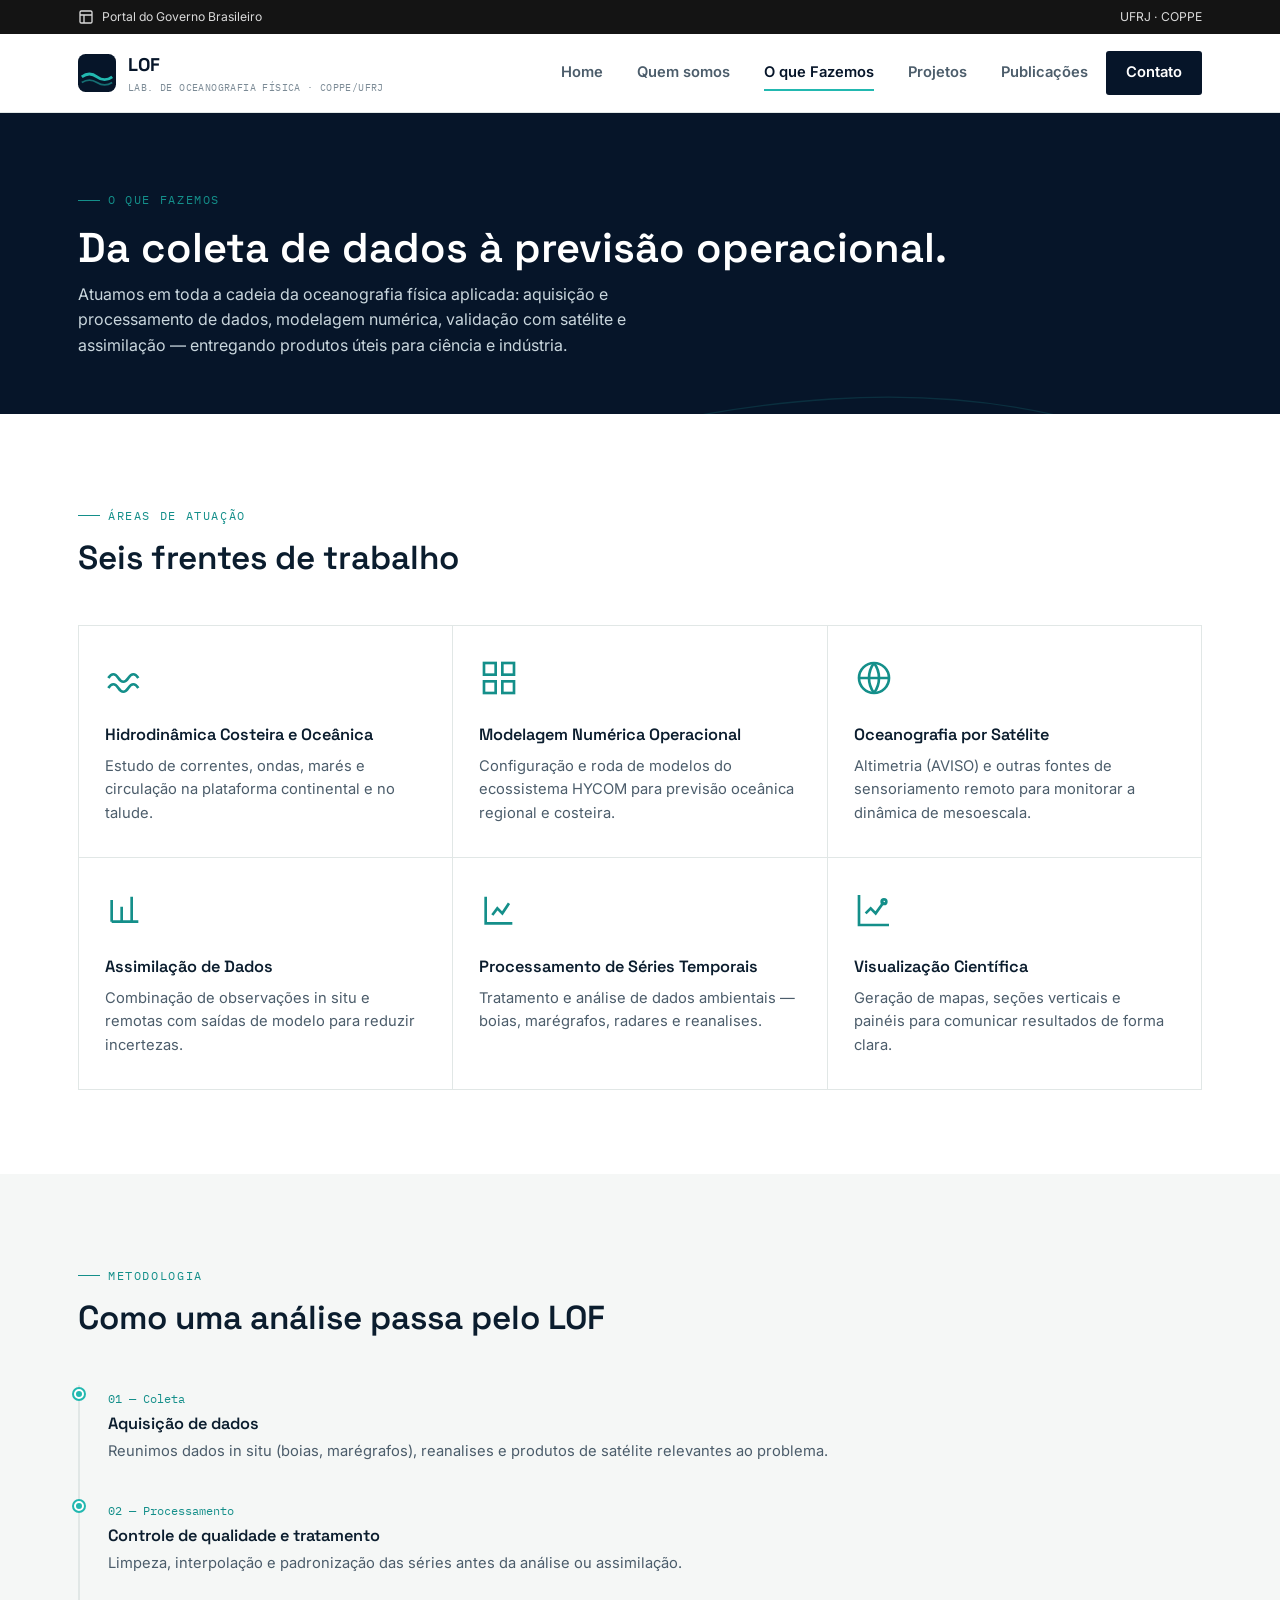
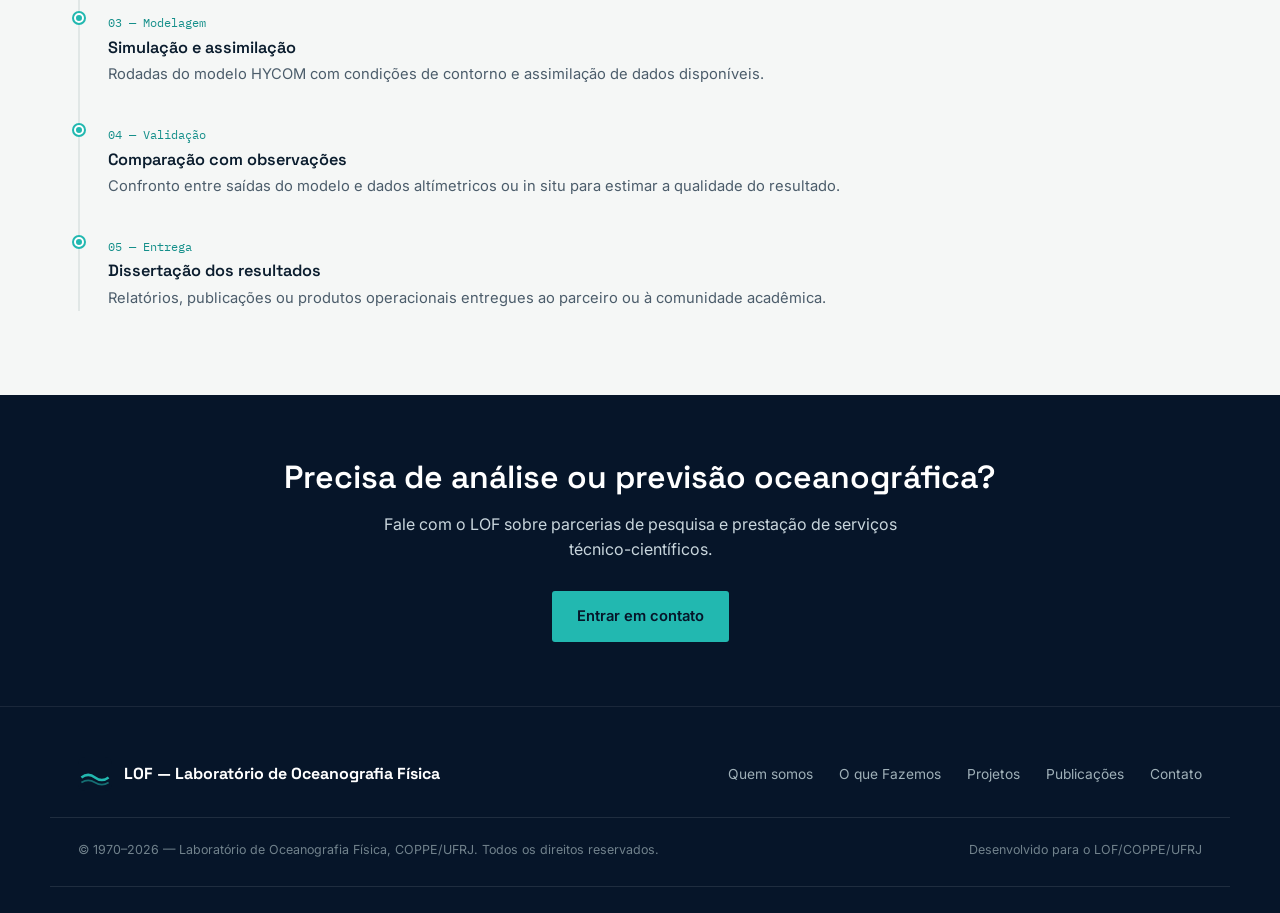
==== o-que-fazemos.html @ 7132e327 "Initial commit of main website files" ====
<!DOCTYPE html>
<html lang="pt-BR">
<head>
  <meta charset="UTF-8" />
  <meta name="viewport" content="width=device-width, initial-scale=1.0" />
  <link rel="icon" href="data:image/svg+xml,%3Csvg xmlns='http://www.w3.org/2000/svg' viewBox='0 0 100 100'%3E%3Crect width='100' height='100' rx='16' fill='%23061529'/%3E%3Cpath d='M10 60 Q30 45 50 60 T90 60' stroke='%2322b8b0' stroke-width='7' fill='none'/%3E%3Cpath d='M10 75 Q30 62 50 75 T90 75' stroke='%2322b8b0' stroke-width='5' fill='none' opacity='.6'/%3E%3C/svg%3E" />
  <link rel="preconnect" href="https://fonts.googleapis.com">
  <link rel="preconnect" href="https://fonts.gstatic.com" crossorigin>
  <link href="https://fonts.googleapis.com/css2?family=Space+Grotesk:wght@500;600;700&family=Inter:wght@400;500;600&family=IBM+Plex+Mono:wght@400;500&display=swap" rel="stylesheet">
  <link rel="stylesheet" href="styles.css" />
  <title>O que Fazemos | LOF &mdash; COPPE/UFRJ</title>
  <meta name="description" content="&Aacute;reas de atua&ccedil;&atilde;o do LOF: hidrodin&acirc;mica costeira, modelagem HYCOM, altimetria por sat&eacute;lite, assimila&ccedil;&atilde;o de dados e mais." />
</head>
<body>
  <div class="gov-bar">
    <div class="container">
      <a href="https://www.gov.br/pt-br" target="_blank" rel="noopener">
        <svg viewBox="0 0 24 24" fill="none" stroke="currentColor" stroke-width="2"><rect x="3" y="3" width="18" height="18" rx="2"/><path d="M3 9h18M9 21V9"/></svg>
        Portal do Governo Brasileiro
      </a>
      <span>UFRJ &middot; COPPE</span>
    </div>
  </div>
  <header class="navbar">
    <div class="container">
      <a href="index.html" class="brand">
        <svg class="mark" viewBox="0 0 40 40" fill="none" xmlns="http://www.w3.org/2000/svg">
        <rect width="40" height="40" rx="8" fill="#061529"/>
        <path d="M4 24 Q12 18 20 24 T36 24" stroke="#22b8b0" stroke-width="3" fill="none"/>
        <path d="M4 30 Q12 25 20 30 T36 30" stroke="#22b8b0" stroke-width="2" fill="none" opacity=".55"/>
      </svg>
        <span>LOF<small>Lab. de Oceanografia Física &middot; COPPE/UFRJ</small></span>
      </a>
      <nav class="nav-links" id="nav-links">
        <a href="index.html">Home</a>
        <a href="quem-somos.html">Quem somos</a>
        <a href="o-que-fazemos.html" class="active">O que Fazemos</a>
        <a href="projetos.html">Projetos</a>
        <a href="publicacoes.html">Publicações</a>
        <a href="#" class="nav-cta" data-open-contact>Contato</a>
      </nav>
      <button class="menu-toggle" id="menu-toggle" aria-label="Abrir menu" aria-expanded="false">
        <span></span><span></span><span></span>
      </button>
    </div>
  </header>
  <section class="page-hero">
    <svg class="contours" viewBox="0 0 800 400" preserveAspectRatio="none" xmlns="http://www.w3.org/2000/svg">
        <path d="M-20 340 C 120 300, 220 380, 340 330 S 560 260, 700 320 S 860 300, 900 330" stroke="#22b8b0" stroke-width="1.4" fill="none"/>
        <path d="M-20 300 C 100 260, 240 330, 360 290 S 580 220, 700 280 S 860 260, 900 290" stroke="#22b8b0" stroke-width="1.2" fill="none"/>
        <path d="M-20 260 C 110 220, 230 280, 350 250 S 590 190, 700 240 S 860 220, 900 250" stroke="#22b8b0" stroke-width="1" fill="none"/>
        <path d="M-20 220 C 120 180, 220 240, 340 210 S 580 160, 700 200 S 860 190, 900 210" stroke="#22b8b0" stroke-width=".8" fill="none"/>
      </svg>
    <div class="container">
      <span class="eyebrow">O que fazemos</span>
      <h1>Da coleta de dados &agrave; previs&atilde;o operacional.</h1>
      <p>Atuamos em toda a cadeia da oceanografia f&iacute;sica aplicada: aquisi&ccedil;&atilde;o e processamento de dados, modelagem num&eacute;rica, valida&ccedil;&atilde;o com sat&eacute;lite e assimila&ccedil;&atilde;o &mdash; entregando produtos &uacute;teis para ci&ecirc;ncia e ind&uacute;stria.</p>
    </div>
  </section>

  <section>
    <div class="container">
      <div class="section-head">
        <span class="eyebrow">&Aacute;reas de atua&ccedil;&atilde;o</span>
        <h2>Seis frentes de trabalho</h2>
      </div>
      <div class="grid grid-3">
        <div class="card">
          <svg class="icon" viewBox="0 0 24 24" fill="none" stroke="currentColor" stroke-width="1.6"><path d="M2 12c2-3 4-3 6 0s4 3 6 0 4-3 6 0"/><path d="M2 18c2-3 4-3 6 0s4 3 6 0 4-3 6 0"/></svg>
          <h3>Hidrodin&acirc;mica Costeira e Oce&acirc;nica</h3>
          <p>Estudo de correntes, ondas, mar&eacute;s e circula&ccedil;&atilde;o na plataforma continental e no talude.</p>
        </div>
        <div class="card">
          <svg class="icon" viewBox="0 0 24 24" fill="none" stroke="currentColor" stroke-width="1.6"><rect x="3" y="3" width="7" height="7"/><rect x="14" y="3" width="7" height="7"/><rect x="3" y="14" width="7" height="7"/><rect x="14" y="14" width="7" height="7"/></svg>
          <h3>Modelagem Num&eacute;rica Operacional</h3>
          <p>Configura&ccedil;&atilde;o e roda de modelos do ecossistema HYCOM para previs&atilde;o oce&acirc;nica regional e costeira.</p>
        </div>
        <div class="card">
          <svg class="icon" viewBox="0 0 24 24" fill="none" stroke="currentColor" stroke-width="1.6"><circle cx="12" cy="12" r="9"/><path d="M3 12h18M12 3a15 15 0 0 1 0 18M12 3a15 15 0 0 0 0 18"/></svg>
          <h3>Oceanografia por Sat&eacute;lite</h3>
          <p>Altimetria (AVISO) e outras fontes de sensoriamento remoto para monitorar a din&acirc;mica de mesoescala.</p>
        </div>
        <div class="card">
          <svg class="icon" viewBox="0 0 24 24" fill="none" stroke="currentColor" stroke-width="1.6"><path d="M4 19V6M10 19V10M16 19V4M4 19h16"/></svg>
          <h3>Assimila&ccedil;&atilde;o de Dados</h3>
          <p>Combina&ccedil;&atilde;o de observa&ccedil;&otilde;es in situ e remotas com sa&iacute;das de modelo para reduzir incertezas.</p>
        </div>
        <div class="card">
          <svg class="icon" viewBox="0 0 24 24" fill="none" stroke="currentColor" stroke-width="1.6"><path d="M4 4v16h16"/><path d="M8 15l3-4 3 3 4-6"/></svg>
          <h3>Processamento de S&eacute;ries Temporais</h3>
          <p>Tratamento e an&aacute;lise de dados ambientais &mdash; boias, mar&eacute;grafos, radares e reanalises.</p>
        </div>
        <div class="card">
          <svg class="icon" viewBox="0 0 24 24" fill="none" stroke="currentColor" stroke-width="1.6"><path d="M3 3v18h18"/><path d="M7 14l3-3 3 3 5-7"/><circle cx="18" cy="7" r="1.4"/></svg>
          <h3>Visualiza&ccedil;&atilde;o Cient&iacute;fica</h3>
          <p>Gera&ccedil;&atilde;o de mapas, se&ccedil;&otilde;es verticais e pain&eacute;is para comunicar resultados de forma clara.</p>
        </div>
      </div>
    </div>
  </section>

  <section class="section-alt">
    <div class="container">
      <div class="section-head">
        <span class="eyebrow">Metodologia</span>
        <h2>Como uma an&aacute;lise passa pelo LOF</h2>
      </div>
      <div class="timeline">
        <div class="timeline-item">
          <span class="yr">01 &mdash; Coleta</span>
          <h4>Aquisi&ccedil;&atilde;o de dados</h4>
          <p>Reunimos dados in situ (boias, mar&eacute;grafos), reanalises e produtos de sat&eacute;lite relevantes ao problema.</p>
        </div>
        <div class="timeline-item">
          <span class="yr">02 &mdash; Processamento</span>
          <h4>Controle de qualidade e tratamento</h4>
          <p>Limpeza, interpola&ccedil;&atilde;o e padroniza&ccedil;&atilde;o das s&eacute;ries antes da an&aacute;lise ou assimila&ccedil;&atilde;o.</p>
        </div>
        <div class="timeline-item">
          <span class="yr">03 &mdash; Modelagem</span>
          <h4>Simula&ccedil;&atilde;o e assimila&ccedil;&atilde;o</h4>
          <p>Rodadas do modelo HYCOM com condi&ccedil;&otilde;es de contorno e assimila&ccedil;&atilde;o de dados dispon&iacute;veis.</p>
        </div>
        <div class="timeline-item">
          <span class="yr">04 &mdash; Valida&ccedil;&atilde;o</span>
          <h4>Compara&ccedil;&atilde;o com observa&ccedil;&otilde;es</h4>
          <p>Confronto entre sa&iacute;das do modelo e dados alt&iacute;metricos ou in situ para estimar a qualidade do resultado.</p>
        </div>
        <div class="timeline-item">
          <span class="yr">05 &mdash; Entrega</span>
          <h4>Disserta&ccedil;&atilde;o dos resultados</h4>
          <p>Relat&oacute;rios, publica&ccedil;&otilde;es ou produtos operacionais entregues ao parceiro ou &agrave; comunidade acad&ecirc;mica.</p>
        </div>
      </div>
    </div>
  </section>

  <section class="cta-band">
    <div class="container">
      <h2>Precisa de an&aacute;lise ou previs&atilde;o oceanogr&aacute;fica?</h2>
      <p>Fale com o LOF sobre parcerias de pesquisa e presta&ccedil;&atilde;o de servi&ccedil;os t&eacute;cnico-cient&iacute;ficos.</p>
      <div class="btn-row">
        <a href="#" class="btn btn-primary" data-open-contact>Entrar em contato</a>
      </div>
    </div>
  </section>
  <footer class="footer">
    <div class="container">
      <a href="index.html" class="flogo">
        <svg class="mark" viewBox="0 0 40 40" fill="none" xmlns="http://www.w3.org/2000/svg">
        <rect width="40" height="40" rx="8" fill="#061529"/>
        <path d="M4 24 Q12 18 20 24 T36 24" stroke="#22b8b0" stroke-width="3" fill="none"/>
        <path d="M4 30 Q12 25 20 30 T36 30" stroke="#22b8b0" stroke-width="2" fill="none" opacity=".55"/>
      </svg>
        LOF &mdash; Laboratório de Oceanografia Física
      </a>
      <nav class="footer-links">
        <a href="quem-somos.html">Quem somos</a>
        <a href="o-que-fazemos.html">O que Fazemos</a>
        <a href="projetos.html">Projetos</a>
        <a href="publicacoes.html">Publicações</a>
        <a href="#" data-open-contact>Contato</a>
      </nav>
    </div>
    <div class="container footer-bottom">
      <span>&copy; 1970&ndash;<span data-year>2026</span> &mdash; Laboratório de Oceanografia Física, COPPE/UFRJ. Todos os direitos reservados.</span>
      <span>Desenvolvido para o LOF/COPPE/UFRJ</span>
    </div>
  </footer>
  <div class="drawer-backdrop" id="drawer-backdrop"></div>
  <aside class="drawer" id="contact-drawer" role="dialog" aria-modal="true" aria-labelledby="drawer-title">
    <div class="drawer-scroll">
      <div class="drawer-header">
        <h2 id="drawer-title">Fale Conosco</h2>
        <button type="button" class="drawer-close" id="drawer-close" aria-label="Fechar contato"><svg viewBox="0 0 24 24" fill="none" stroke="currentColor" stroke-width="1.8"><path d="M6 6l12 12M18 6L6 18"/></svg></button>
      </div>

      <div class="drawer-body">
        <div class="contact-line"><svg viewBox="0 0 24 24" fill="none" stroke="currentColor" stroke-width="1.8"><path d="M3 6h18v12H3z"/><path d="M3 7l9 6 9-6"/></svg><span>lof@oceanica.ufrj.br</span></div>
        <div class="contact-line"><svg viewBox="0 0 24 24" fill="none" stroke="currentColor" stroke-width="1.8"><path d="M6 3h4l2 5-2.5 1.5a11 11 0 0 0 5 5L16 12l5 2v4a2 2 0 0 1-2 2A16 16 0 0 1 4 5a2 2 0 0 1 2-2z"/></svg><span>+55 21 3938-XXXX</span></div>
        <div class="contact-line"><svg viewBox="0 0 24 24" fill="none" stroke="currentColor" stroke-width="1.8"><path d="M12 21s7-7.2 7-12a7 7 0 1 0-14 0c0 4.8 7 12 7 12z"/><circle cx="12" cy="9" r="2.4"/></svg><span>Av. Athos da Silveira Ramos, Centro de Tecnologia &ndash; Cidade Universit&aacute;ria &ndash; Ilha do Fund&atilde;o<br/>Rio de Janeiro / RJ &ndash; Brasil &ndash; 21.941-611</span></div>
        <p class="drawer-note">*Atualize telefone, sala/bloco e e-mail com os dados oficiais do LOF.</p>

        <form id="contact-form" novalidate>
          <div class="form-row">
            <label for="f-name">Nome</label>
            <input type="text" id="f-name" name="name" placeholder="Seu nome completo" required />
          </div>
          <div class="form-row">
            <label for="f-email">E-mail</label>
            <input type="email" id="f-email" name="email" placeholder="voce@exemplo.com" required />
          </div>
          <div class="form-row">
            <label for="f-subject">Assunto</label>
            <input type="text" id="f-subject" name="subject" placeholder="Sobre o que voc&ecirc; quer falar?" />
          </div>
          <div class="form-row">
            <label for="f-message">Mensagem</label>
            <textarea id="f-message" name="message" rows="4" placeholder="Escreva sua mensagem" required></textarea>
          </div>
          <button type="submit" class="btn btn-primary" style="width:100%; justify-content:center;">Enviar mensagem</button>
          <p id="form-status" class="form-status" role="status" aria-live="polite"></p>
        </form>

        <div class="map-embed-wrap">
          <iframe class="map-embed" loading="lazy" referrerpolicy="no-referrer-when-downgrade"
            src="https://www.google.com/maps?q=COPPE+UFRJ+Cidade+Universit%C3%A1ria+Ilha+do+Fund%C3%A3o+Rio+de+Janeiro&output=embed"
            title="Mapa de localiza&ccedil;&atilde;o do LOF &mdash; COPPE/UFRJ"></iframe>
        </div>

        <div class="drawer-partners">
          <span class="eyebrow">Nossos parceiros</span>
          <div class="partner-row">
            <span class="plogo">UFRJ</span>
            <span class="plogo">COPPE</span>
            <span class="plogo">Marinha</span>
            <span class="plogo">CNPq</span>
            <span class="plogo">FAPERJ</span>
          </div>
        </div>
      </div>
    </div>
  </aside>
  <script src="script.js"></script>
</body>
</html>
---- styles.css ----
/* =========================================================
   LOF — Laboratório de Oceanografia Física — COPPE/UFRJ
   Design tokens
   ========================================================= */
:root{
  /* palette */
  --c-abyss:      #061529;   /* deep ocean — hero / footer bg */
  --c-deep:       #0e2a47;   /* secondary dark */
  --c-deep-2:     #123a5e;
  --c-current:    #22b8b0;   /* teal current accent */
  --c-current-dk: #148f8a;
  --c-buoy:       #ffb703;   /* amber, sparing use */
  --c-foam:       #f5f7f6;   /* light section bg */
  --c-paper:      #ffffff;
  --c-line:       #e1e7e6;
  --c-ink:        #0b1d2e;
  --c-ink-soft:   #4c5d6b;
  --c-ink-faint:  #7c8b96;

  /* type */
  --f-display: 'Space Grotesk', 'Segoe UI', sans-serif;
  --f-body:    'Inter', 'Segoe UI', sans-serif;
  --f-mono:    'IBM Plex Mono', 'Courier New', monospace;

  --radius: 3px;
  --maxw: 1180px;
}

*,*::before,*::after{ box-sizing:border-box; }
html{ scroll-behavior:smooth; }
body{
  margin:0;
  font-family:var(--f-body);
  color:var(--c-ink);
  background:var(--c-paper);
  -webkit-font-smoothing:antialiased;
  line-height:1.6;
}
img{ max-width:100%; display:block; }
a{ color:inherit; text-decoration:none; }
ul{ margin:0; padding:0; list-style:none; }
h1,h2,h3,h4{ font-family:var(--f-display); margin:0; line-height:1.15; font-weight:600; }
p{ margin:0 0 1em; }
.container{ max-width:var(--maxw); margin:0 auto; padding:0 28px; }

.eyebrow{
  font-family:var(--f-mono);
  font-size:.72rem;
  letter-spacing:.14em;
  text-transform:uppercase;
  color:var(--c-current-dk);
  display:inline-flex;
  align-items:center;
  gap:8px;
  margin-bottom:14px;
}
.eyebrow::before{
  content:"";
  width:22px; height:1px;
  background:var(--c-current-dk);
  display:inline-block;
}

/* focus visibility */
a:focus-visible, button:focus-visible, input:focus-visible, textarea:focus-visible{
  outline:2px solid var(--c-current);
  outline-offset:2px;
}
@media (prefers-reduced-motion: reduce){
  *{ animation-duration:0.001ms !important; animation-iteration-count:1 !important; transition-duration:0.001ms !important; scroll-behavior:auto !important; }
}

/* =========================================================
   Barra de governo
   ========================================================= */
.gov-bar{
  background:#141414;
  color:#d9d9d9;
  font-size:.76rem;
}
.gov-bar .container{
  display:flex;
  align-items:center;
  justify-content:space-between;
  height:34px;
}
.gov-bar a{ color:#d9d9d9; display:flex; align-items:center; gap:8px; }
.gov-bar a:hover{ color:#fff; }
.gov-bar svg{ width:16px; height:16px; }

/* =========================================================
   Navbar
   ========================================================= */
.navbar{
  background:var(--c-paper);
  border-bottom:1px solid var(--c-line);
  position:sticky; top:0; z-index:50;
}
.navbar .container{
  display:flex;
  align-items:center;
  justify-content:space-between;
  height:78px;
}
.brand{
  display:flex; align-items:center; gap:12px;
  font-family:var(--f-display); font-weight:700; font-size:1.15rem;
  color:var(--c-abyss);
}
.brand .mark{
  width:38px; height:38px; flex:none;
}
.brand small{
  display:block;
  font-family:var(--f-mono);
  font-weight:400;
  font-size:.62rem;
  letter-spacing:.04em;
  color:var(--c-ink-faint);
  text-transform:uppercase;
}
.nav-links{
  display:flex; align-items:center; gap:2px;
}
.nav-links a{
  font-family:var(--f-body);
  font-weight:600;
  font-size:.92rem;
  color:var(--c-ink-soft);
  padding:10px 16px;
  border-radius:var(--radius);
  position:relative;
}
.nav-links a:hover{ color:var(--c-abyss); }
.nav-links a.active{ color:var(--c-abyss); }
.nav-links a.active::after{
  content:"";
  position:absolute; left:16px; right:16px; bottom:4px;
  height:2px; background:var(--c-current);
}
.nav-cta{
  background:var(--c-abyss);
  color:#fff !important;
  padding:10px 20px !important;
  border-radius:var(--radius);
}
.nav-cta:hover{ background:var(--c-current-dk); color:#fff; }

.menu-toggle{
  display:none;
  background:none; border:none; cursor:pointer;
  width:40px; height:40px;
  flex-direction:column; align-items:center; justify-content:center; gap:5px;
}
.menu-toggle span{
  width:22px; height:2px; background:var(--c-abyss); display:block;
  transition:transform .25s ease, opacity .25s ease;
}
.menu-toggle.open span:nth-child(1){ transform:translateY(7px) rotate(45deg); }
.menu-toggle.open span:nth-child(2){ opacity:0; }
.menu-toggle.open span:nth-child(3){ transform:translateY(-7px) rotate(-45deg); }

@media (max-width:900px){
  .menu-toggle{ display:flex; }
  .nav-links{
    position:fixed; inset:78px 0 0 0;
    background:var(--c-paper);
    flex-direction:column; align-items:stretch;
    padding:12px 20px 30px;
    gap:0;
    transform:translateY(-8px);
    opacity:0; visibility:hidden;
    transition:opacity .2s ease, transform .2s ease, visibility .2s;
    overflow-y:auto;
    border-top:1px solid var(--c-line);
  }
  .nav-links.open{ opacity:1; visibility:visible; transform:translateY(0); }
  .nav-links a{ padding:16px 4px; border-bottom:1px solid var(--c-line); font-size:1.02rem; }
  .nav-cta{ margin-top:14px; text-align:center; }
}

/* =========================================================
   Hero (canvas current field)
   ========================================================= */
.hero{
  position:relative;
  background:var(--c-abyss);
  color:#fff;
  overflow:hidden;
  min-height:560px;
  display:flex;
  align-items:center;
}
.hero canvas{
  position:absolute; inset:0;
  width:100%; height:100%;
  opacity:.85;
}
.hero .contours{
  position:absolute; inset:0;
  width:100%; height:100%;
  opacity:.18;
  pointer-events:none;
}
.hero .current-label{
  position:absolute;
  left:14%;
  top:18%;
  z-index:2;
  writing-mode:vertical-rl;
  text-orientation:mixed;
  transform:rotate(180deg);
  font-family:var(--f-mono);
  font-size:.68rem;
  letter-spacing:.28em;
  text-transform:uppercase;
  color:rgba(127,216,210,.6);
  pointer-events:none;
  white-space:nowrap;
}
.hero .current-label::after{
  content:"";
  display:inline-block;
  width:1px; height:34px;
  background:rgba(127,216,210,.5);
  margin-top:8px;
}
@media (max-width:760px){
  .hero .current-label{ display:none; }
}
.hero-inner{
  position:relative; z-index:2;
  padding:110px 0 90px;
  max-width:680px;
}
.hero h1{
  font-size:clamp(2.1rem, 4.4vw, 3.4rem);
  margin-bottom:20px;
}
.hero p.lead{
  font-size:1.08rem;
  color:#c9d6dd;
  max-width:560px;
  margin-bottom:32px;
}
.hero .coord{
  font-family:var(--f-mono);
  font-size:.78rem;
  color:var(--c-current);
  letter-spacing:.06em;
}
.btn-row{ display:flex; gap:14px; flex-wrap:wrap; }
.btn{
  display:inline-flex; align-items:center; gap:8px;
  font-family:var(--f-body); font-weight:600; font-size:.92rem;
  padding:13px 24px; border-radius:var(--radius);
  border:1px solid transparent;
  cursor:pointer;
  transition:background .2s ease, color .2s ease, border-color .2s ease, transform .15s ease;
}
.btn-primary{ background:var(--c-current); color:var(--c-abyss); }
.btn-primary:hover{ background:#3fd0c7; transform:translateY(-1px); }
.btn-ghost{ border-color:rgba(255,255,255,.4); color:#fff; }
.btn-ghost:hover{ border-color:#fff; background:rgba(255,255,255,.08); }
.btn-dark{ background:var(--c-abyss); color:#fff; }
.btn-dark:hover{ background:var(--c-current-dk); }

/* generic page hero (interior pages) */
.page-hero{
  background:var(--c-abyss);
  color:#fff;
  padding:70px 0 56px;
  position:relative;
  overflow:hidden;
}
.page-hero .contours{ position:absolute; inset:0; opacity:.16; pointer-events:none; }
.page-hero .container{ position:relative; z-index:2; }
.page-hero h1{ font-size:clamp(1.8rem, 3.4vw, 2.6rem); margin-bottom:10px; }
.page-hero p{ color:#c9d6dd; max-width:620px; margin-bottom:0; }

/* =========================================================
   Sections
   ========================================================= */
section{ padding:84px 0; }
.section-alt{ background:var(--c-foam); }
.section-head{ max-width:640px; margin-bottom:48px; }
.section-head h2{ font-size:clamp(1.5rem,2.6vw,2.1rem); }

/* research lines / cards grid */
.grid{
  display:grid;
  grid-template-columns:repeat(4, 1fr);
  gap:1px;
  background:var(--c-line);
  border:1px solid var(--c-line);
}
.grid-3{ grid-template-columns:repeat(3,1fr); }
.grid-2{ grid-template-columns:repeat(2,1fr); }
.card{
  background:var(--c-paper);
  padding:32px 26px;
  transition:background .2s ease;
}
.card:hover{ background:var(--c-foam); }
.card .icon{
  width:40px; height:40px;
  margin-bottom:20px;
  color:var(--c-current-dk);
}
.card h3{ font-size:1.02rem; margin-bottom:10px; }
.card p{ color:var(--c-ink-soft); font-size:.92rem; margin-bottom:0; }
@media (max-width:900px){ .grid{ grid-template-columns:repeat(2,1fr); } }
@media (max-width:600px){ .grid{ grid-template-columns:1fr; } }

/* about split */
.split{
  display:grid; grid-template-columns:1fr 1fr; gap:64px; align-items:center;
}
@media (max-width:860px){ .split{ grid-template-columns:1fr; gap:36px; } }
.stat-row{ display:flex; gap:36px; margin-top:32px; flex-wrap:wrap; }
.stat b{ display:block; font-family:var(--f-display); font-size:2rem; color:var(--c-abyss); }
.stat span{ font-size:.8rem; color:var(--c-ink-faint); font-family:var(--f-mono); text-transform:uppercase; letter-spacing:.05em; }

.depth-figure{
  position:relative;
  background:var(--c-deep);
  border-radius:var(--radius);
  min-height:360px;
  overflow:hidden;
}
.depth-figure svg{ width:100%; height:100%; display:block; }

/* timeline for "quem somos" */
.timeline{ border-left:2px solid var(--c-line); padding-left:28px; }
.timeline-item{ position:relative; padding-bottom:34px; }
.timeline-item:last-child{ padding-bottom:0; }
.timeline-item::before{
  content:""; position:absolute; left:-34px; top:4px;
  width:10px; height:10px; border-radius:50%;
  background:var(--c-current); border:2px solid var(--c-paper); outline:2px solid var(--c-current);
}
.timeline-item .yr{ font-family:var(--f-mono); font-size:.78rem; color:var(--c-current-dk); }
.timeline-item h4{ font-size:1.02rem; margin:4px 0 6px; }
.timeline-item p{ color:var(--c-ink-soft); font-size:.92rem; margin:0; }

/* team */
.team-grid{
  display:grid; grid-template-columns:repeat(3,1fr); gap:28px;
}
@media (max-width:820px){ .team-grid{ grid-template-columns:repeat(2,1fr); } }
@media (max-width:560px){ .team-grid{ grid-template-columns:1fr; } }
.member{ border:1px solid var(--c-line); padding:22px; border-radius:var(--radius); }
.member .avatar{
  width:56px; height:56px; border-radius:50%;
  background:var(--c-deep-2); color:#fff;
  display:flex; align-items:center; justify-content:center;
  font-family:var(--f-display); font-weight:700;
  margin-bottom:16px;
}
.member h4{ font-size:1rem; margin-bottom:2px; }
.member .role{ font-family:var(--f-mono); font-size:.72rem; color:var(--c-current-dk); text-transform:uppercase; letter-spacing:.05em; margin-bottom:10px; display:block; }
.member p{ font-size:.88rem; color:var(--c-ink-soft); margin:0; }

/* projects */
.filter-row{ display:flex; gap:10px; flex-wrap:wrap; margin-bottom:36px; }
.filter-btn{
  font-family:var(--f-mono); font-size:.76rem; text-transform:uppercase; letter-spacing:.04em;
  padding:9px 16px; border:1px solid var(--c-line); border-radius:20px;
  background:var(--c-paper); cursor:pointer; color:var(--c-ink-soft);
  transition:all .15s ease;
}
.filter-btn:hover{ border-color:var(--c-current-dk); color:var(--c-abyss); }
.filter-btn.active{ background:var(--c-abyss); border-color:var(--c-abyss); color:#fff; }

.project-list{ display:flex; flex-direction:column; }
.project-row{
  display:grid; grid-template-columns:120px 1fr auto; gap:24px; align-items:center;
  padding:26px 0; border-bottom:1px solid var(--c-line);
}
.project-row:first-child{ border-top:1px solid var(--c-line); }
.project-row .yr{ font-family:var(--f-mono); color:var(--c-current-dk); font-size:.86rem; }
.project-row h4{ font-size:1.05rem; margin-bottom:6px; }
.project-row p{ color:var(--c-ink-soft); font-size:.88rem; margin:0; }
.tag{
  font-family:var(--f-mono); font-size:.68rem; text-transform:uppercase; letter-spacing:.05em;
  color:var(--c-ink-faint); border:1px solid var(--c-line); border-radius:20px; padding:4px 10px;
  white-space:nowrap;
}
@media (max-width:760px){
  .project-row{ grid-template-columns:1fr; gap:8px; }
  .project-row .tag{ justify-self:start; }
}

/* publications */
.pub-search{
  display:flex; gap:10px; margin-bottom:30px; flex-wrap:wrap;
}
.pub-search input{
  flex:1; min-width:220px;
  font-family:var(--f-body); font-size:.94rem;
  padding:12px 16px; border:1px solid var(--c-line); border-radius:var(--radius);
}
.pub-list{ display:flex; flex-direction:column; gap:0; }
.pub-item{
  padding:22px 0; border-bottom:1px solid var(--c-line);
  display:grid; grid-template-columns:70px 1fr; gap:22px;
}
.pub-item:first-child{ border-top:1px solid var(--c-line); }
.pub-item .yr{ font-family:var(--f-mono); font-size:1rem; color:var(--c-abyss); font-weight:600; }
.pub-item h4{ font-size:.98rem; margin-bottom:6px; }
.pub-item .authors{ font-size:.85rem; color:var(--c-ink-soft); margin-bottom:4px; }
.pub-item .venue{ font-size:.82rem; color:var(--c-ink-faint); font-style:italic; }
.pub-empty{ padding:40px 0; color:var(--c-ink-faint); font-family:var(--f-mono); font-size:.86rem; display:none; }
@media (max-width:560px){ .pub-item{ grid-template-columns:1fr; gap:6px; } }

/* CTA band */
.cta-band{
  background:var(--c-abyss); color:#fff; padding:64px 0; text-align:center;
}
.cta-band h2{ font-size:clamp(1.4rem,2.6vw,2rem); margin-bottom:16px; }
.cta-band p{ color:#c9d6dd; max-width:520px; margin:0 auto 28px; }
.cta-band .btn-row{ justify-content:center; }

/* =========================================================
   Contato (mirrors reference site)
   ========================================================= */
.contact-band{
  background:var(--c-abyss); color:#fff;
}
.contact-band .container{
  display:grid; grid-template-columns:1fr 1fr; gap:0;
}
@media (max-width:900px){ .contact-band .container{ grid-template-columns:1fr; } }
.contact-info{ padding:70px 40px 70px 0; }
@media (max-width:900px){ .contact-info{ padding:56px 0 20px; } }
.contact-info h2{ font-size:1.8rem; margin-bottom:30px; }
.contact-line{
  display:flex; align-items:flex-start; gap:16px; margin-bottom:24px;
  font-size:.96rem; color:#dbe4e8;
}
.contact-line svg{ flex:none; width:22px; height:22px; margin-top:2px; color:var(--c-current); }
.contact-form{ padding:70px 0 70px 40px; border-left:1px solid rgba(255,255,255,.12); }
@media (max-width:900px){ .contact-form{ padding:20px 0 56px; border-left:none; border-top:1px solid rgba(255,255,255,.12); } }
.form-row{ margin-bottom:18px; }
.form-row label{
  display:block; font-family:var(--f-mono); font-size:.72rem; letter-spacing:.05em;
  text-transform:uppercase; color:#9fb0b8; margin-bottom:8px;
}
.form-row input, .form-row textarea{
  width:100%; background:rgba(255,255,255,.06); border:1px solid rgba(255,255,255,.2);
  color:#fff; padding:12px 14px; font-family:var(--f-body); font-size:.94rem; border-radius:var(--radius);
}
.form-row input::placeholder, .form-row textarea::placeholder{ color:#7f92a0; }
.form-row input:focus, .form-row textarea:focus{ border-color:var(--c-current); outline:none; }
.form-status{ font-family:var(--f-mono); font-size:.8rem; margin-top:6px; min-height:1.2em; }
.form-status.ok{ color:var(--c-current); }
.form-status.err{ color:#ff8080; }

.map-embed{ height:340px; width:100%; border:0; filter:grayscale(.3) contrast(1.05); }
.map-embed-wrap{ border-top:1px solid var(--c-line); }

.partners{ padding:56px 0; text-align:center; }
.partners .eyebrow{ display:flex; justify-content:center; margin:0 auto 30px; }
.partner-row{
  display:flex; align-items:center; justify-content:center; gap:52px; flex-wrap:wrap;
  filter:grayscale(1); opacity:.6;
}
.partner-row .plogo{
  font-family:var(--f-display); font-weight:700; font-size:1rem; color:var(--c-ink-soft);
  border:1px solid var(--c-line); padding:10px 18px; border-radius:var(--radius);
}

/* =========================================================
   Painel de Contato (drawer sobreposto)
   Não é uma página — abre por cima do conteúdo atual e fecha
   sem navegação, preservando a posição de rolagem da página.
   ========================================================= */
.drawer-backdrop{
  position:fixed; inset:0;
  background:rgba(6,21,41,.55);
  z-index:90;
  opacity:0;
  visibility:hidden;
  pointer-events:none;
  transition:opacity .28s ease, visibility .28s ease;
}
.drawer-backdrop.open{ opacity:1; visibility:visible; pointer-events:auto; }

.drawer{
  position:fixed;
  top:0; right:0;
  height:100vh;
  width:min(460px, 92vw);
  background:var(--c-abyss);
  color:#fff;
  z-index:91;
  box-shadow:-18px 0 40px rgba(6,21,41,.35);
  transform:translateX(100%);
  transition:transform .32s cubic-bezier(.32,.72,0,1);
  display:flex;
  flex-direction:column;
  visibility:hidden;
}
.drawer.open{ transform:translateX(0); visibility:visible; }

.drawer-scroll{
  overflow-y:auto;
  height:100%;
  padding:0 34px 46px;
}
.drawer-header{
  position:sticky; top:0;
  background:var(--c-abyss);
  display:flex; align-items:center; justify-content:space-between;
  padding:26px 0 20px;
  border-bottom:1px solid rgba(255,255,255,.12);
  margin-bottom:26px;
  z-index:2;
}
.drawer-header h2{ font-size:1.35rem; }
.drawer-close{
  background:rgba(255,255,255,.08);
  border:1px solid rgba(255,255,255,.18);
  color:#fff;
  width:36px; height:36px;
  border-radius:50%;
  display:flex; align-items:center; justify-content:center;
  cursor:pointer;
  flex:none;
  transition:background .2s ease, transform .2s ease;
}
.drawer-close svg{ width:16px; height:16px; }
.drawer-close:hover{ background:var(--c-current-dk); transform:rotate(90deg); }

.drawer-body .contact-line{ margin-bottom:20px; }
.drawer-note{ font-family:var(--f-mono); font-size:.72rem; color:#7f92a0; margin:-4px 0 28px; }
.drawer-body form{ margin-bottom:34px; }
.drawer-body .map-embed-wrap{ border-top:none; border-radius:var(--radius); overflow:hidden; margin-bottom:34px; }
.drawer-body .map-embed{ height:200px; }
.drawer-partners{ text-align:left; padding-top:6px; border-top:1px solid rgba(255,255,255,.1); }
.drawer-partners .eyebrow{ color:var(--c-current); }
.drawer-partners .eyebrow::before{ background:var(--c-current); }
.drawer-partners .partner-row{ justify-content:flex-start; gap:14px; filter:none; opacity:1; }
.drawer-partners .plogo{ color:#c9d6dd; border-color:rgba(255,255,255,.18); font-size:.8rem; padding:7px 12px; }

@media (max-width:480px){
  .drawer-scroll{ padding:0 22px 36px; }
}

/* =========================================================
   Footer
   ========================================================= */
.footer{
  background:var(--c-abyss); color:#9fb0b8; padding:50px 0 26px;
  border-top:1px solid rgba(255,255,255,.08);
}
.footer .container{
  display:flex; justify-content:space-between; align-items:center; flex-wrap:wrap; gap:20px;
  padding-bottom:26px; border-bottom:1px solid rgba(255,255,255,.1);
}
.footer .flogo{ display:flex; align-items:center; gap:12px; color:#fff; font-family:var(--f-display); font-weight:700; }
.footer .flogo .mark{ width:34px; height:34px; }
.footer-links{ display:flex; gap:26px; flex-wrap:wrap; }
.footer-links a{ font-size:.86rem; color:#9fb0b8; }
.footer-links a:hover{ color:#fff; }
.footer-bottom{
  padding-top:22px; display:flex; justify-content:space-between; flex-wrap:wrap; gap:10px;
  font-size:.78rem; color:#71828c;
}
.footer-bottom .container{ border:none; padding:0; display:flex; justify-content:space-between; width:100%; flex-wrap:wrap; gap:10px; }

/* utility */
.text-center{ text-align:center; }
.mt-0{ margin-top:0; }
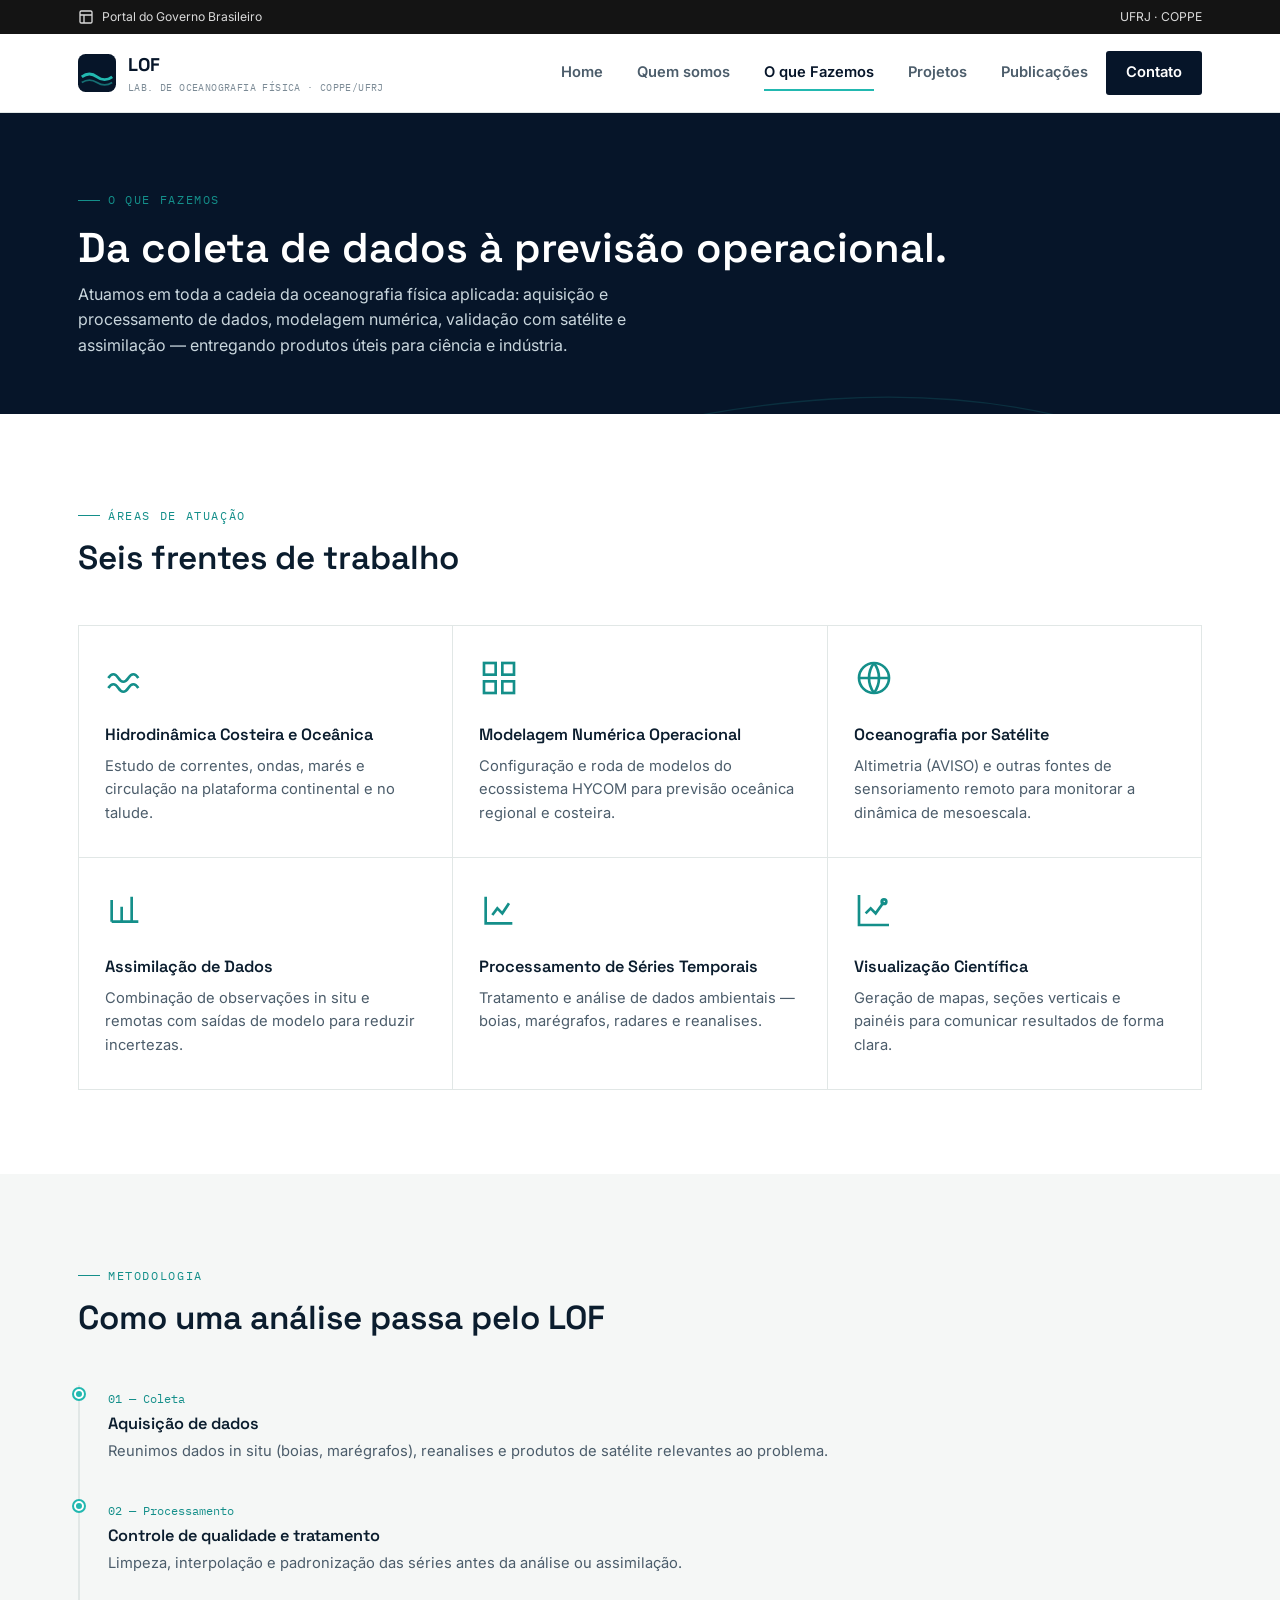
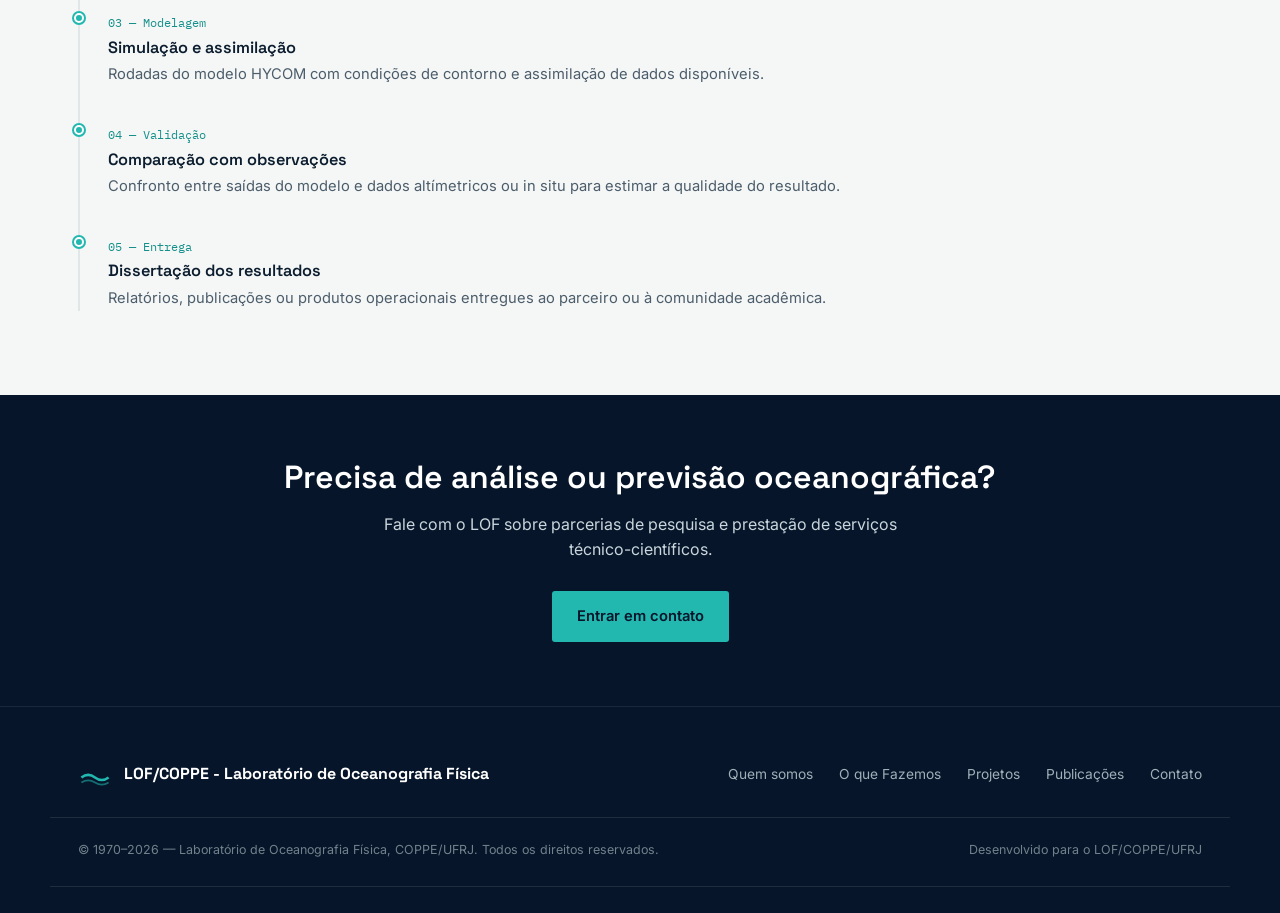
==== commit 35ab4c32: "updating logo" ====
--- a/o-que-fazemos.html
+++ b/o-que-fazemos.html
@@ -152,7 +152,7 @@
         <path d="M4 24 Q12 18 20 24 T36 24" stroke="#22b8b0" stroke-width="3" fill="none"/>
         <path d="M4 30 Q12 25 20 30 T36 30" stroke="#22b8b0" stroke-width="2" fill="none" opacity=".55"/>
       </svg>
-        LOF &mdash; Laboratório de Oceanografia Física
+        LOF/COPPE - Laboratório de Oceanografia Física
       </a>
       <nav class="footer-links">
         <a href="quem-somos.html">Quem somos</a>
--- a/styles.css
+++ b/styles.css
@@ -1,5 +1,5 @@
 /* =========================================================
-   LOF — Laboratório de Oceanografia Física — COPPE/UFRJ
+   LOF/COPPE - Laboratório de Oceanografia Física
    Design tokens
    ========================================================= */
 :root{
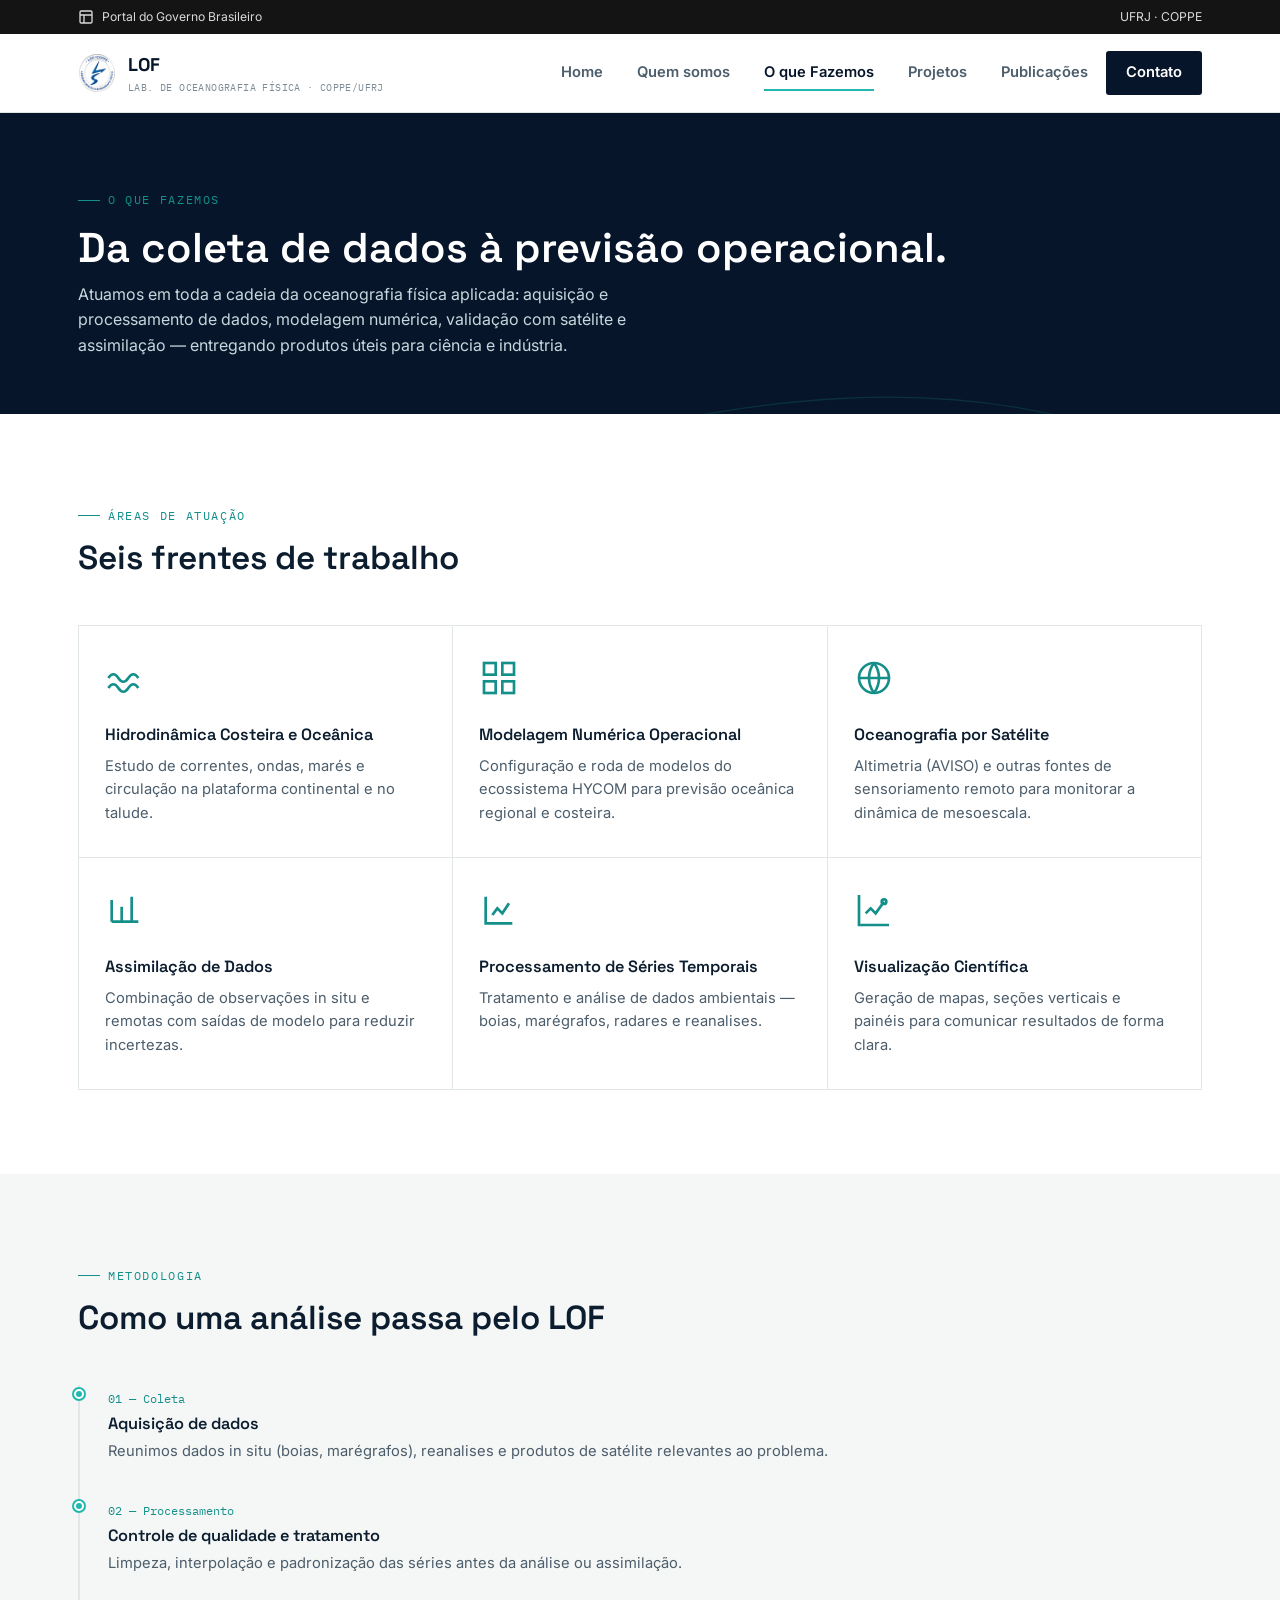
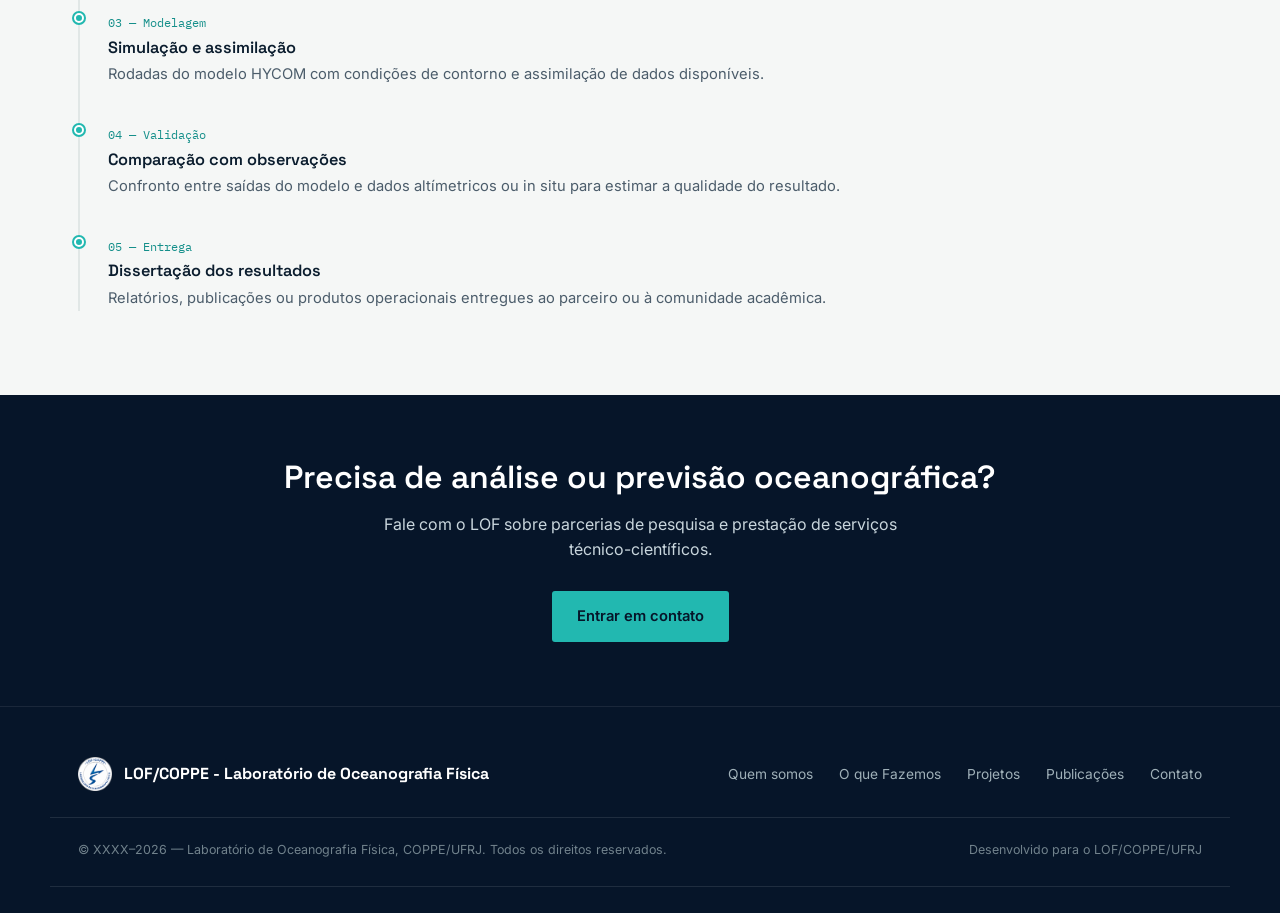
==== commit ecb39ebe: "fixing lab's logo and accentuation. Updating website's information as well" ====
--- a/o-que-fazemos.html
+++ b/o-que-fazemos.html
@@ -3,12 +3,12 @@
 <head>
   <meta charset="UTF-8" />
   <meta name="viewport" content="width=device-width, initial-scale=1.0" />
-  <link rel="icon" href="data:image/svg+xml,%3Csvg xmlns='http://www.w3.org/2000/svg' viewBox='0 0 100 100'%3E%3Crect width='100' height='100' rx='16' fill='%23061529'/%3E%3Cpath d='M10 60 Q30 45 50 60 T90 60' stroke='%2322b8b0' stroke-width='7' fill='none'/%3E%3Cpath d='M10 75 Q30 62 50 75 T90 75' stroke='%2322b8b0' stroke-width='5' fill='none' opacity='.6'/%3E%3C/svg%3E" />
+  <link rel="icon" href="logo_lof_transparent.png" />
   <link rel="preconnect" href="https://fonts.googleapis.com">
   <link rel="preconnect" href="https://fonts.gstatic.com" crossorigin>
   <link href="https://fonts.googleapis.com/css2?family=Space+Grotesk:wght@500;600;700&family=Inter:wght@400;500;600&family=IBM+Plex+Mono:wght@400;500&display=swap" rel="stylesheet">
   <link rel="stylesheet" href="styles.css" />
-  <title>O que Fazemos | LOF &mdash; COPPE/UFRJ</title>
+  <title>O que Fazemos | LOF/COPPE - Laborat&oacute;rio de Oceanografia F&iacute;sica</title>
   <meta name="description" content="&Aacute;reas de atua&ccedil;&atilde;o do LOF: hidrodin&acirc;mica costeira, modelagem HYCOM, altimetria por sat&eacute;lite, assimila&ccedil;&atilde;o de dados e mais." />
 </head>
 <body>
@@ -24,11 +24,7 @@
   <header class="navbar">
     <div class="container">
       <a href="index.html" class="brand">
-        <svg class="mark" viewBox="0 0 40 40" fill="none" xmlns="http://www.w3.org/2000/svg">
-        <rect width="40" height="40" rx="8" fill="#061529"/>
-        <path d="M4 24 Q12 18 20 24 T36 24" stroke="#22b8b0" stroke-width="3" fill="none"/>
-        <path d="M4 30 Q12 25 20 30 T36 30" stroke="#22b8b0" stroke-width="2" fill="none" opacity=".55"/>
-      </svg>
+        <img src="logo_lof_transparent.png" alt="LOF/COPPE" class="mark" />
         <span>LOF<small>Lab. de Oceanografia Física &middot; COPPE/UFRJ</small></span>
       </a>
       <nav class="nav-links" id="nav-links">
@@ -147,11 +143,7 @@
   <footer class="footer">
     <div class="container">
       <a href="index.html" class="flogo">
-        <svg class="mark" viewBox="0 0 40 40" fill="none" xmlns="http://www.w3.org/2000/svg">
-        <rect width="40" height="40" rx="8" fill="#061529"/>
-        <path d="M4 24 Q12 18 20 24 T36 24" stroke="#22b8b0" stroke-width="3" fill="none"/>
-        <path d="M4 30 Q12 25 20 30 T36 30" stroke="#22b8b0" stroke-width="2" fill="none" opacity=".55"/>
-      </svg>
+        <img src="logo_lof_transparent.png" alt="LOF/COPPE" class="mark" />
         LOF/COPPE - Laboratório de Oceanografia Física
       </a>
       <nav class="footer-links">
@@ -163,7 +155,7 @@
       </nav>
     </div>
     <div class="container footer-bottom">
-      <span>&copy; 1970&ndash;<span data-year>2026</span> &mdash; Laboratório de Oceanografia Física, COPPE/UFRJ. Todos os direitos reservados.</span>
+      <span>&copy; XXXX&ndash;<span data-year>2026</span> &mdash; Laboratório de Oceanografia Física, COPPE/UFRJ. Todos os direitos reservados.</span>
       <span>Desenvolvido para o LOF/COPPE/UFRJ</span>
     </div>
   </footer>
@@ -205,7 +197,7 @@
         <div class="map-embed-wrap">
           <iframe class="map-embed" loading="lazy" referrerpolicy="no-referrer-when-downgrade"
             src="https://www.google.com/maps?q=COPPE+UFRJ+Cidade+Universit%C3%A1ria+Ilha+do+Fund%C3%A3o+Rio+de+Janeiro&output=embed"
-            title="Mapa de localiza&ccedil;&atilde;o do LOF &mdash; COPPE/UFRJ"></iframe>
+            title="Mapa de localiza&ccedil;&atilde;o do LOF/COPPE - Laborat&oacute;rio de Oceanografia F&iacute;sica"></iframe>
         </div>
 
         <div class="drawer-partners">
--- a/styles.css
+++ b/styles.css
@@ -109,6 +109,7 @@
 }
 .brand .mark{
   width:38px; height:38px; flex:none;
+  object-fit:contain;
 }
 .brand small{
   display:block;
@@ -559,7 +560,7 @@
   padding-bottom:26px; border-bottom:1px solid rgba(255,255,255,.1);
 }
 .footer .flogo{ display:flex; align-items:center; gap:12px; color:#fff; font-family:var(--f-display); font-weight:700; }
-.footer .flogo .mark{ width:34px; height:34px; }
+.footer .flogo .mark{ width:34px; height:34px; object-fit:contain; }
 .footer-links{ display:flex; gap:26px; flex-wrap:wrap; }
 .footer-links a{ font-size:.86rem; color:#9fb0b8; }
 .footer-links a:hover{ color:#fff; }
